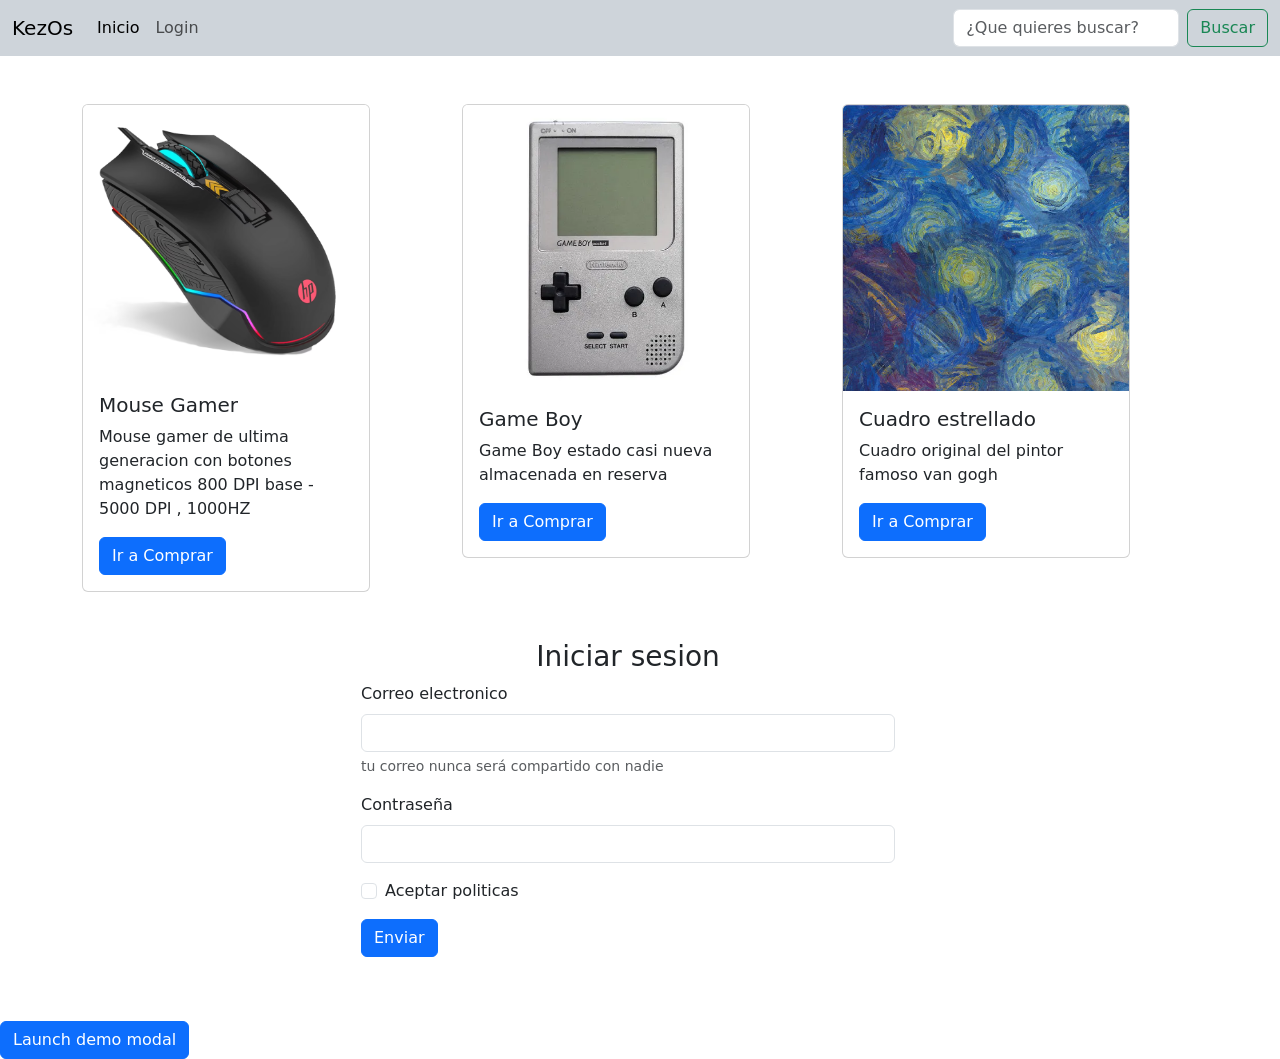
==== actividad-bootstrap/index.html @ 30f9ba2e "clse de hoy 11 04" ====
<!--  USAR SIEMPRE ALT + SHFT + F PARA ORGANIZAR TODO   -->



<!doctype html>
<html lang="es">

<head>
  <meta charset="utf-8">
  <meta name="viewport" content="width=device-width, initial-scale=1">
  <title>Actividad-Bootstrap</title>
  <!-- Boostrap CDN -->
  <link href="https://cdn.jsdelivr.net/npm/bootstrap@5.3.8/dist/css/bootstrap.min.css" rel="stylesheet"
    integrity="sha384-sRIl4kxILFvY47J16cr9ZwB07vP4J8+LH7qKQnuqkuIAvNWLzeN8tE5YBujZqJLB" crossorigin="anonymous">
  <!-- CSS PROPIO -->
  <link rel="stylesheet" href="css/styles.css">
</head>

<body>
  <!-- NAVBAR -->
  <nav class="navbar navbar-expand-lg bg-dark-subtle">
    <div class="container-fluid">
      <a class="navbar-brand" href="#"> KezOs</a>
      <button class="navbar-toggler" type="button" data-bs-toggle="collapse" data-bs-target="#navbarSupportedContent"
        aria-controls="navbarSupportedContent" aria-expanded="false" aria-label="Toggle navigation">
        <span class="navbar-toggler-icon"></span>
      </button>
      <div class="collapse navbar-collapse" id="navbarSupportedContent">
        <ul class="navbar-nav me-auto mb-2 mb-lg-0">
          <li class="nav-item">
            <a class="nav-link active" aria-current="page" href="#">Inicio</a>
          </li>
          <li class="nav-item">
            <a class="nav-link" href="#">Login</a>
          </li>
        </ul>
        <form class="d-flex" role="search">
          <input class="form-control me-2" type="search" placeholder="¿Que quieres buscar?" aria-label="Search" />
          <button class="btn btn-outline-success" type="submit">Buscar</button>
        </form>
      </div>
    </div>
  </nav>

  <!-- CONTENT -->
  <div class="container mt-5">
    <div class="row">
      <div class="col">
        <div class="card" style="width: 18rem;">
          <img src="mouse.avif" class="card-img-top" alt="mouse">
          <div class="card-body">
            <h5 class="card-title">Mouse Gamer</h5>
            <p class="card-text">Mouse gamer de ultima generacion con botones magneticos 800 DPI base - 5000 DPI ,
              1000HZ</p>
            <a href="#" class="btn btn-primary">Ir a Comprar</a>
          </div>
        </div>
      </div>
      <div class="col">
        <div class="card" style="width: 18rem;">
          <img src="gameboy.webp" class="card-img-top" alt="mouse">
          <div class="card-body">
            <h5 class="card-title">Game Boy</h5>
            <p class="card-text">Game Boy estado casi nueva almacenada en reserva</p>
            <a href="#" class="btn btn-primary">Ir a Comprar</a>
          </div>
        </div>
      </div>
      <div class="col">
        <div class="card" style="width: 18rem;">
          <img src="Cuadro-STARS-OF-VAN-GOGH-Studio-Malek.jpg" class="card-img-top" alt="cuadro">
          <div class="card-body">
            <h5 class="card-title">Cuadro estrellado</h5>
            <p class="card-text">Cuadro original del pintor famoso van gogh</p>
            <a href="#" class="btn btn-primary">Ir a Comprar</a>
          </div>
        </div>
      </div>
      <!-- FORMULARIO -->
      <div class="row mt-5 mb-5" id="login">
        <div class="col-6 mx-auto">
          <h3 class="text-center">Iniciar sesion</h3>
          <form>
            <div class="mb-3">
              <label for="email" class="form-label">Correo electronico</label>
              <input type="email" class="form-control" id="email" aria-describedby="emailHelp">
              <div id="emailHelp" class="form-text">tu correo nunca será compartido con nadie</div>
            </div>
            <div class="mb-3">
              <label for="password" class="form-label">Contraseña</label>
              <input type="password" class="form-control" id="password">
            </div>
            <div class="mb-3 form-check">
              <input type="checkbox" class="form-check-input" id="exampleCheck1">
              <label class="form-check-label" for="exampleCheck1">Aceptar politicas</label>
            </div>
            <button type="submit" class="btn btn-primary">Enviar</button>
          </form>
          <div id="message" class="mt-3"></div>

        </div>
      </div>

    </div>
  </div>


  <!-- VENTANA MODAL -->

  <!-- Button trigger modal -->
  <button type="button" class="btn btn-primary" data-bs-toggle="modal" data-bs-target="#exampleModal">
    Launch demo modal
  </button>

  <!-- Modal -->
  <div class="modal fade" id="exampleModal" tabindex="-1" aria-labelledby="exampleModalLabel" aria-hidden="true">
    <div class="modal-dialog">
      <div class="modal-content">
        <div class="modal-header">
          <h1 class="modal-title fs-5" id="exampleModalLabel">Modal title</h1>
          <button type="button" class="btn-close" data-bs-dismiss="modal" aria-label="Close"></button>
        </div>
        <div class="modal-body">
          ¿Seguro que quieres agregar el producto seleccionado al carrito?
        </div>
        <div class="modal-footer">
          <button type="button" class="btn btn-secondary" data-bs-dismiss="modal">No</button>
          <button type="button" class="btn btn-primary">Agregar al carrito</button>
        </div>
      </div>
    </div>
  </div>

  <script src="https://cdn.jsdelivr.net/npm/bootstrap@5.3.8/dist/js/bootstrap.bundle.min.js"
    integrity="sha384-FKyoEForCGlyvwx9Hj09JcYn3nv7wiPVlz7YYwJrWVcXK/BmnVDxM+D2scQbITxI"
    crossorigin="anonymous"></script>
</body>

</html>
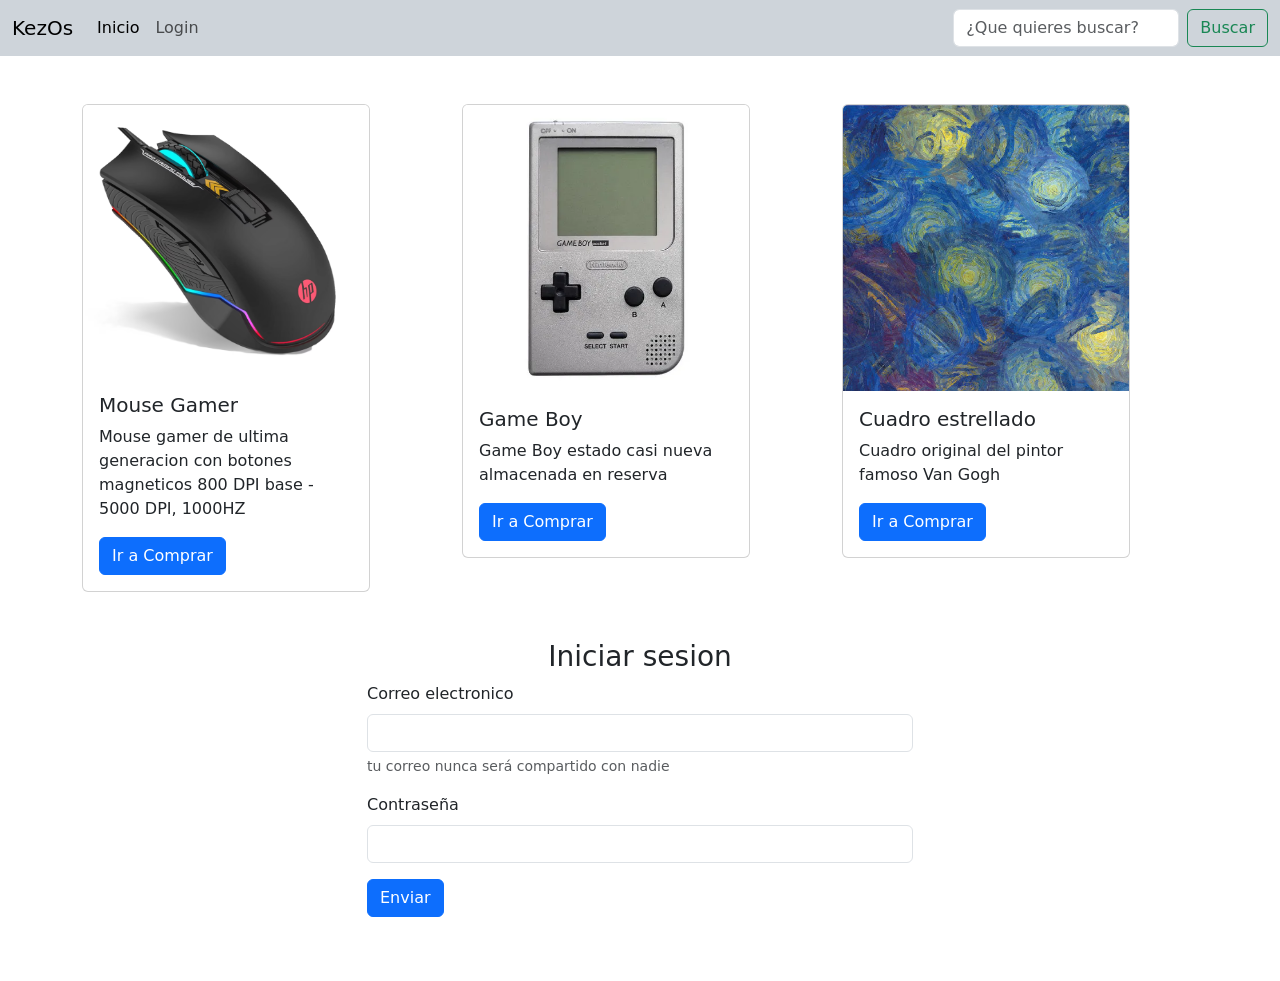
==== commit 8ca60b1f: "18 del 04 virtual" ====
--- a/actividad-bootstrap/index.html
+++ b/actividad-bootstrap/index.html
@@ -1,7 +1,3 @@
-<!--  USAR SIEMPRE ALT + SHFT + F PARA ORGANIZAR TODO   -->
-
-
-
 <!doctype html>
 <html lang="es">
 
@@ -9,18 +5,17 @@
   <meta charset="utf-8">
   <meta name="viewport" content="width=device-width, initial-scale=1">
   <title>Actividad-Bootstrap</title>
-  <!-- Boostrap CDN -->
   <link href="https://cdn.jsdelivr.net/npm/bootstrap@5.3.8/dist/css/bootstrap.min.css" rel="stylesheet"
     integrity="sha384-sRIl4kxILFvY47J16cr9ZwB07vP4J8+LH7qKQnuqkuIAvNWLzeN8tE5YBujZqJLB" crossorigin="anonymous">
-  <!-- CSS PROPIO -->
   <link rel="stylesheet" href="css/styles.css">
 </head>
 
 <body>
+
   <!-- NAVBAR -->
   <nav class="navbar navbar-expand-lg bg-dark-subtle">
     <div class="container-fluid">
-      <a class="navbar-brand" href="#"> KezOs</a>
+      <a class="navbar-brand" href="#">KezOs</a>
       <button class="navbar-toggler" type="button" data-bs-toggle="collapse" data-bs-target="#navbarSupportedContent"
         aria-controls="navbarSupportedContent" aria-expanded="false" aria-label="Toggle navigation">
         <span class="navbar-toggler-icon"></span>
@@ -45,95 +40,129 @@
   <!-- CONTENT -->
   <div class="container mt-5">
     <div class="row">
+
+      <!-- Tarjeta 1 -->
       <div class="col">
         <div class="card" style="width: 18rem;">
           <img src="mouse.avif" class="card-img-top" alt="mouse">
           <div class="card-body">
             <h5 class="card-title">Mouse Gamer</h5>
-            <p class="card-text">Mouse gamer de ultima generacion con botones magneticos 800 DPI base - 5000 DPI ,
-              1000HZ</p>
-            <a href="#" class="btn btn-primary">Ir a Comprar</a>
+            <p class="card-text">Mouse gamer de ultima generacion con botones magneticos 800 DPI base - 5000 DPI, 1000HZ</p>
+            <a href="#" class="btn btn-primary btn-comprar"
+              data-nombre="Mouse Gamer"
+              data-descripcion="Mouse gamer de última generación con botones magnéticos"
+              data-dpi="800 DPI base - 5000 DPI máx"
+              data-hz="1000 HZ"
+              data-estado="Nuevo">
+              Ir a Comprar
+            </a>
           </div>
         </div>
       </div>
+
+      <!-- Tarjeta 2 -->
       <div class="col">
         <div class="card" style="width: 18rem;">
-          <img src="gameboy.webp" class="card-img-top" alt="mouse">
+          <img src="gameboy.webp" class="card-img-top" alt="gameboy">
           <div class="card-body">
             <h5 class="card-title">Game Boy</h5>
             <p class="card-text">Game Boy estado casi nueva almacenada en reserva</p>
-            <a href="#" class="btn btn-primary">Ir a Comprar</a>
+            <a href="#" class="btn btn-primary btn-comprar"
+              data-nombre="Game Boy"
+              data-descripcion="Consola retro Game Boy clásica"
+              data-dpi="N/A"
+              data-hz="N/A"
+              data-estado="Casi nueva, almacenada en reserva">
+              Ir a Comprar
+            </a>
           </div>
         </div>
       </div>
+
+      <!-- Tarjeta 3 -->
       <div class="col">
         <div class="card" style="width: 18rem;">
           <img src="Cuadro-STARS-OF-VAN-GOGH-Studio-Malek.jpg" class="card-img-top" alt="cuadro">
           <div class="card-body">
             <h5 class="card-title">Cuadro estrellado</h5>
-            <p class="card-text">Cuadro original del pintor famoso van gogh</p>
-            <a href="#" class="btn btn-primary">Ir a Comprar</a>
+            <p class="card-text">Cuadro original del pintor famoso Van Gogh</p>
+            <a href="#" class="btn btn-primary btn-comprar"
+              data-nombre="Cuadro Estrellado - Van Gogh"
+              data-descripcion="Cuadro original del famoso pintor Van Gogh"
+              data-dpi="N/A"
+              data-hz="N/A"
+              data-estado="Original, excelente estado">
+              Ir a Comprar
+            </a>
           </div>
-        </div>
-      </div>
-      <!-- FORMULARIO -->
-      <div class="row mt-5 mb-5" id="login">
-        <div class="col-6 mx-auto">
-          <h3 class="text-center">Iniciar sesion</h3>
-          <form>
-            <div class="mb-3">
-              <label for="email" class="form-label">Correo electronico</label>
-              <input type="email" class="form-control" id="email" aria-describedby="emailHelp">
-              <div id="emailHelp" class="form-text">tu correo nunca será compartido con nadie</div>
-            </div>
-            <div class="mb-3">
-              <label for="password" class="form-label">Contraseña</label>
-              <input type="password" class="form-control" id="password">
-            </div>
-            <div class="mb-3 form-check">
-              <input type="checkbox" class="form-check-input" id="exampleCheck1">
-              <label class="form-check-label" for="exampleCheck1">Aceptar politicas</label>
-            </div>
-            <button type="submit" class="btn btn-primary">Enviar</button>
-          </form>
-          <div id="message" class="mt-3"></div>
-
         </div>
       </div>
 
     </div>
+
+    <!-- FORMULARIO -->
+    <div class="row mt-5 mb-5" id="login">
+      <div class="col-6 mx-auto">
+        <h3 class="text-center">Iniciar sesion</h3>
+        <form>
+          <div class="mb-3">
+            <label for="email" class="form-label">Correo electronico</label>
+            <input type="email" class="form-control" id="email" aria-describedby="emailHelp">
+            <div id="emailHelp" class="form-text">tu correo nunca será compartido con nadie</div>
+          </div>
+          <div class="mb-3">
+            <label for="password" class="form-label">Contraseña</label>
+            <input type="password" class="form-control" id="password">
+          </div>
+          <button type="submit" class="btn btn-primary">Enviar</button>
+        </form>
+        <div id="message" class="mt-3"></div>
+      </div>
+    </div>
+
   </div>
-
-
-  <!-- VENTANA MODAL -->
-
-  <!-- Button trigger modal -->
-  <button type="button" class="btn btn-primary" data-bs-toggle="modal" data-bs-target="#exampleModal">
-    Launch demo modal
-  </button>
 
   <!-- Modal -->
   <div class="modal fade" id="exampleModal" tabindex="-1" aria-labelledby="exampleModalLabel" aria-hidden="true">
     <div class="modal-dialog">
       <div class="modal-content">
         <div class="modal-header">
-          <h1 class="modal-title fs-5" id="exampleModalLabel">Modal title</h1>
+          <h1 class="modal-title fs-5" id="exampleModalLabel">Especificaciones del Producto</h1>
           <button type="button" class="btn-close" data-bs-dismiss="modal" aria-label="Close"></button>
         </div>
-        <div class="modal-body">
-          ¿Seguro que quieres agregar el producto seleccionado al carrito?
+        <div class="modal-body" id="modalBody">
+          <!-- El JS llena este contenido -->
         </div>
         <div class="modal-footer">
-          <button type="button" class="btn btn-secondary" data-bs-dismiss="modal">No</button>
+          <button type="button" class="btn btn-secondary" data-bs-dismiss="modal">Cerrar</button>
           <button type="button" class="btn btn-primary">Agregar al carrito</button>
         </div>
       </div>
     </div>
   </div>
 
+  <!-- Modal Login -->
+<div class="modal fade" id="modalLogin" tabindex="-1" aria-hidden="true">
+  <div class="modal-dialog">
+    <div class="modal-content">
+      <div class="modal-header" id="modalLoginHeader">
+        <h5 class="modal-title" id="modalLoginTitulo">Resultado</h5>
+        <button type="button" class="btn-close" data-bs-dismiss="modal" aria-label="Close"></button>
+      </div>
+      <div class="modal-body" id="modalLoginMensaje">
+      </div>
+      <div class="modal-footer">
+        <button type="button" class="btn btn-secondary" data-bs-dismiss="modal">Cerrar</button>
+      </div>
+    </div>
+  </div>
+</div>
+
   <script src="https://cdn.jsdelivr.net/npm/bootstrap@5.3.8/dist/js/bootstrap.bundle.min.js"
     integrity="sha384-FKyoEForCGlyvwx9Hj09JcYn3nv7wiPVlz7YYwJrWVcXK/BmnVDxM+D2scQbITxI"
     crossorigin="anonymous"></script>
+
+  <script src="js/scrypt.js"></script>
 </body>
 
 </html>
